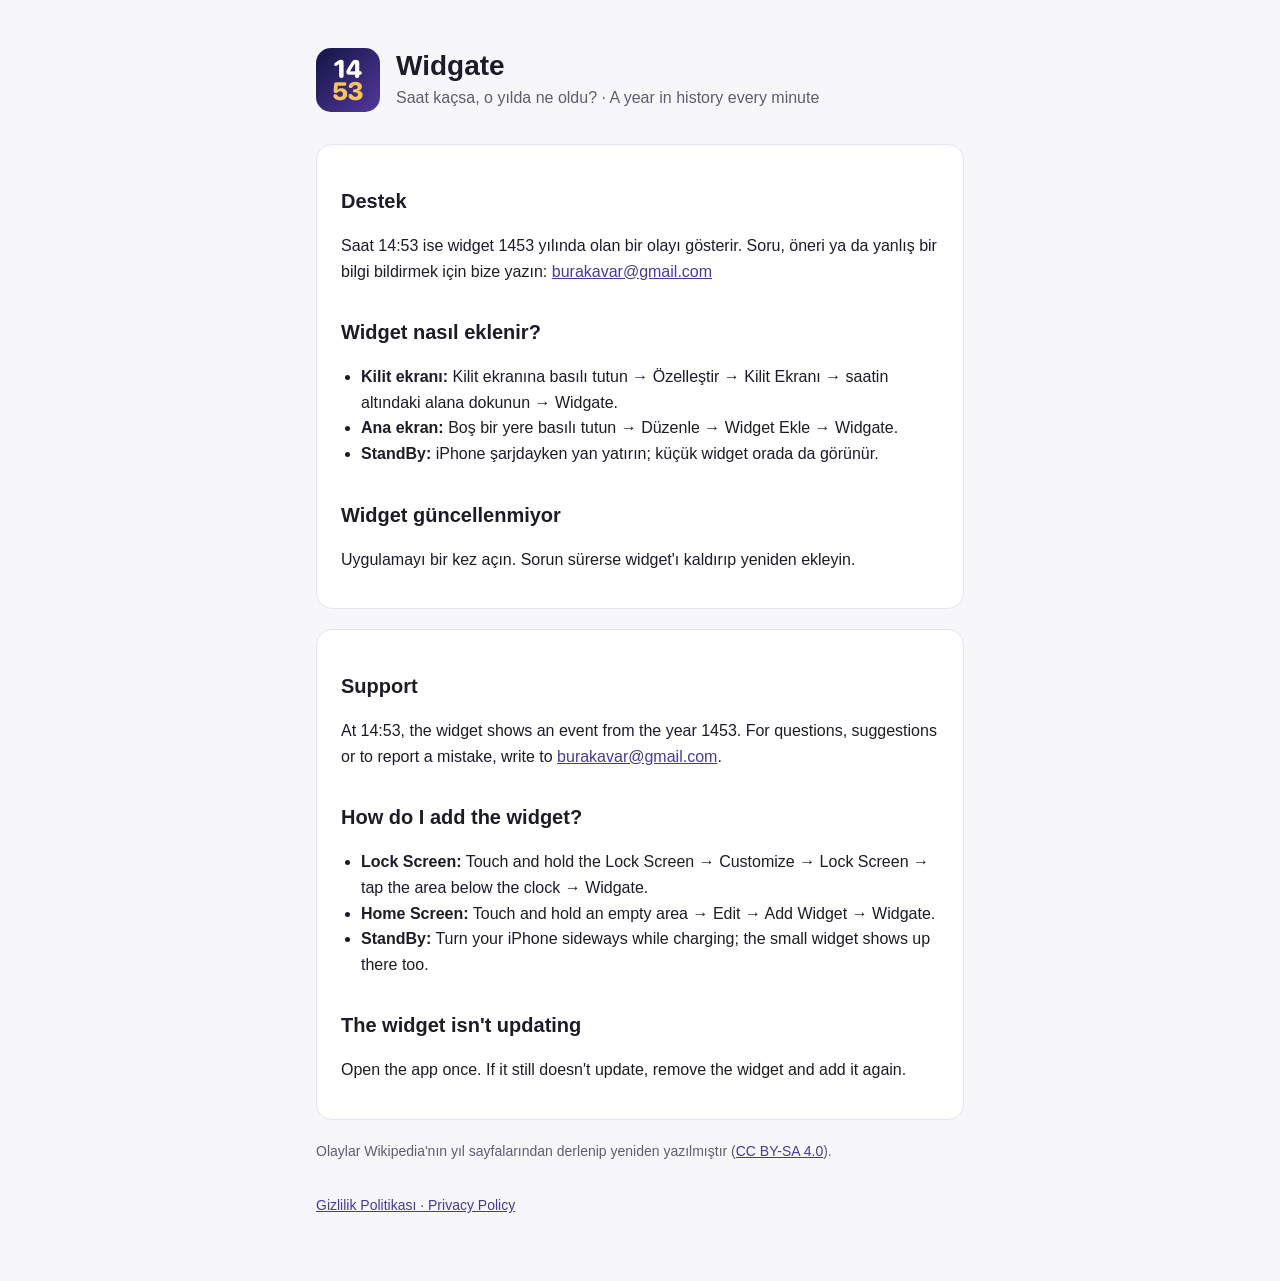
==== index.html @ 22fbb52c "Add Widgate support and privacy policy pages Co-Authored-By: Claude Opus 5.5 (1M context) <noreply@a" ====
<!doctype html>
<html lang="tr">
<head>
  <meta charset="utf-8">
  <meta name="viewport" content="width=device-width, initial-scale=1">
  <title>Widgate Destek</title>
  <link rel="icon" href="icon.png">
  <link rel="stylesheet" href="style.css">
</head>
<body>
<main>
  <header>
    <img src="icon.png" alt="Widgate ikonu">
    <div>
      <h1>Widgate</h1>
      <p>Saat kaçsa, o yılda ne oldu? · A year in history every minute</p>
    </div>
  </header>

  <section lang="tr">
    <h2>Destek</h2>
    <p>Saat 14:53 ise widget 1453 yılında olan bir olayı gösterir. Soru, öneri ya da yanlış bir bilgi bildirmek için bize yazın: <a href="mailto:burakavar@gmail.com">burakavar@gmail.com</a></p>
    <h2>Widget nasıl eklenir?</h2>
    <ul>
      <li><strong>Kilit ekranı:</strong> Kilit ekranına basılı tutun → Özelleştir → Kilit Ekranı → saatin altındaki alana dokunun → Widgate.</li>
      <li><strong>Ana ekran:</strong> Boş bir yere basılı tutun → Düzenle → Widget Ekle → Widgate.</li>
      <li><strong>StandBy:</strong> iPhone şarjdayken yan yatırın; küçük widget orada da görünür.</li>
    </ul>
    <h2>Widget güncellenmiyor</h2>
    <p>Uygulamayı bir kez açın. Sorun sürerse widget'ı kaldırıp yeniden ekleyin.</p>
  </section>

  <section lang="en">
    <h2>Support</h2>
    <p>At 14:53, the widget shows an event from the year 1453. For questions, suggestions or to report a mistake, write to <a href="mailto:burakavar@gmail.com">burakavar@gmail.com</a>.</p>
    <h2>How do I add the widget?</h2>
    <ul>
      <li><strong>Lock Screen:</strong> Touch and hold the Lock Screen → Customize → Lock Screen → tap the area below the clock → Widgate.</li>
      <li><strong>Home Screen:</strong> Touch and hold an empty area → Edit → Add Widget → Widgate.</li>
      <li><strong>StandBy:</strong> Turn your iPhone sideways while charging; the small widget shows up there too.</li>
    </ul>
    <h2>The widget isn't updating</h2>
    <p>Open the app once. If it still doesn't update, remove the widget and add it again.</p>
  </section>

  <p class="muted">Olaylar Wikipedia'nın yıl sayfalarından derlenip yeniden yazılmıştır (<a href="https://creativecommons.org/licenses/by-sa/4.0/">CC BY-SA 4.0</a>).</p>
  <nav><a href="privacy.html">Gizlilik Politikası · Privacy Policy</a></nav>
</main>
</body>
</html>
---- style.css ----
:root {
  --bg: #f7f7fb;
  --card: #ffffff;
  --text: #1c1c28;
  --muted: #5d5d72;
  --accent: #4b3a8f;
  --border: #e4e4ee;
}
@media (prefers-color-scheme: dark) {
  :root {
    --bg: #111118;
    --card: #1b1b26;
    --text: #ececf4;
    --muted: #a3a3b8;
    --accent: #ffc25c;
    --border: #2c2c3a;
  }
}
* { box-sizing: border-box; }
body {
  margin: 0;
  background: var(--bg);
  color: var(--text);
  font: 16px/1.6 -apple-system, BlinkMacSystemFont, "SF Pro Text", "Segoe UI", sans-serif;
}
main { max-width: 680px; margin: 0 auto; padding: 48px 16px 64px; }
header { display: flex; align-items: center; gap: 16px; margin-bottom: 32px; }
header img { width: 64px; height: 64px; border-radius: 15px; }
h1 { font-size: 28px; margin: 0; line-height: 1.2; }
header p { margin: 2px 0 0; color: var(--muted); }
h2 { font-size: 20px; margin: 32px 0 8px; }
section { background: var(--card); border: 1px solid var(--border); border-radius: 16px; padding: 8px 24px 20px; margin-bottom: 20px; }
ul { padding-left: 20px; }
a { color: var(--accent); }
.muted { color: var(--muted); font-size: 14px; }
nav { margin-top: 32px; font-size: 14px; }
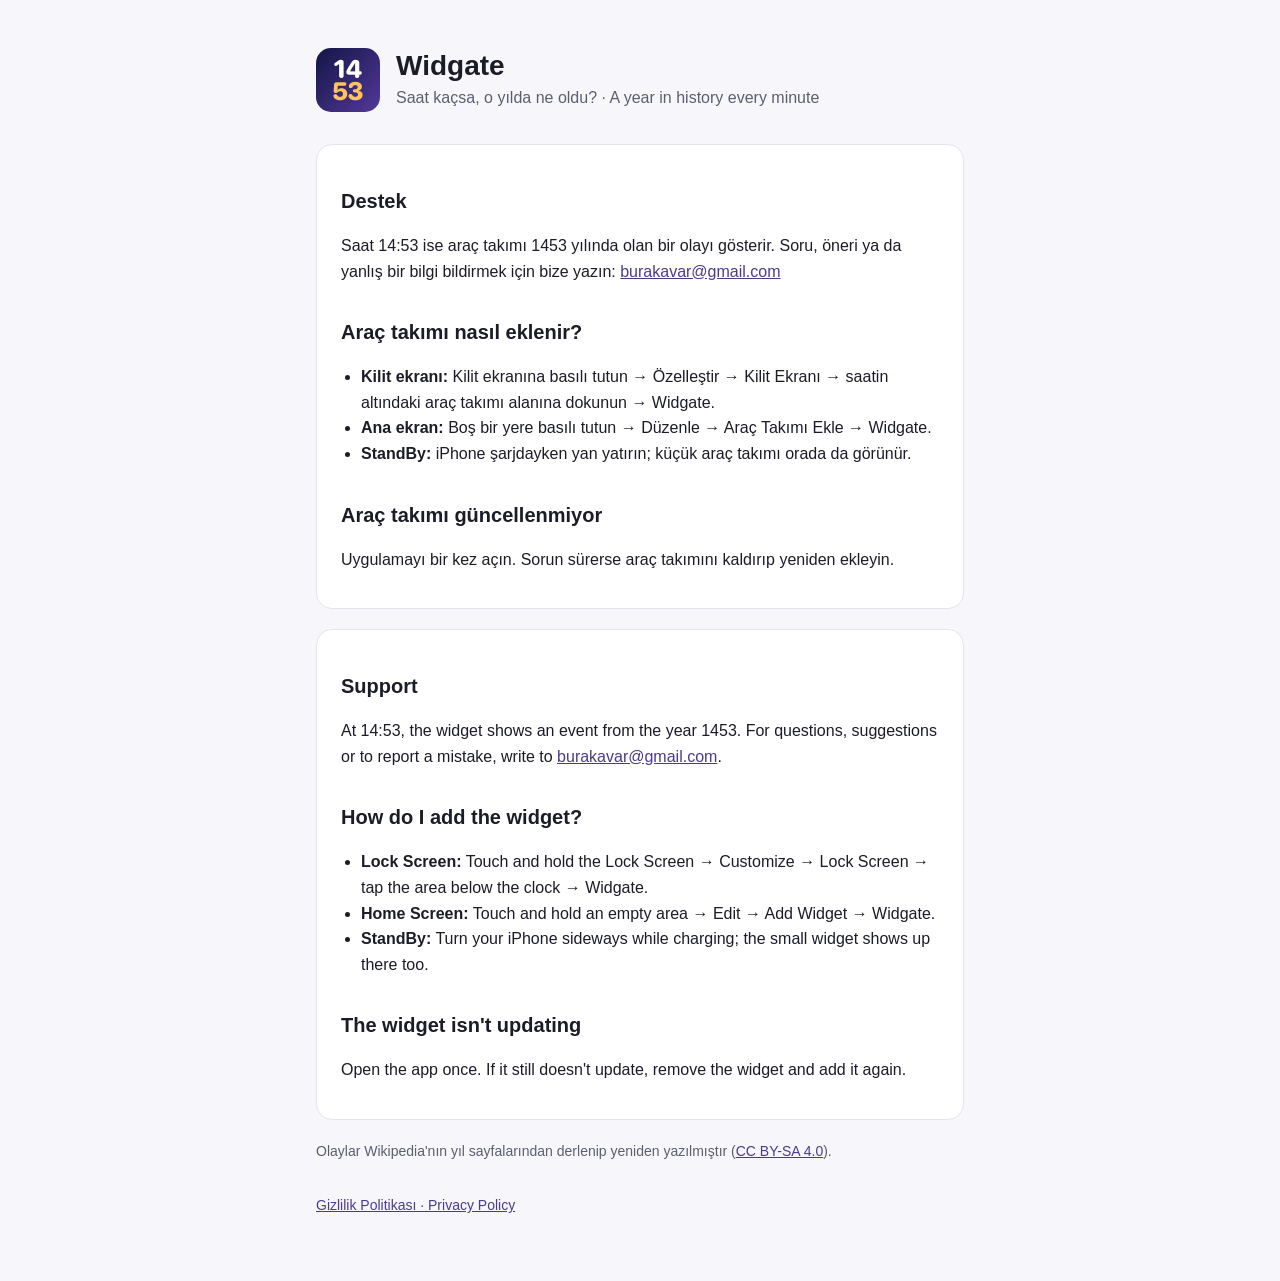
==== commit df7a22d7: "Use iOS Turkish term 'araç takımı' for widgets Co-Authored-By: Claude Opus 5.5 (1M context) <noreply" ====
--- a/index.html
+++ b/index.html
@@ -19,15 +19,15 @@
 
   <section lang="tr">
     <h2>Destek</h2>
-    <p>Saat 14:53 ise widget 1453 yılında olan bir olayı gösterir. Soru, öneri ya da yanlış bir bilgi bildirmek için bize yazın: <a href="mailto:burakavar@gmail.com">burakavar@gmail.com</a></p>
-    <h2>Widget nasıl eklenir?</h2>
+    <p>Saat 14:53 ise araç takımı 1453 yılında olan bir olayı gösterir. Soru, öneri ya da yanlış bir bilgi bildirmek için bize yazın: <a href="mailto:burakavar@gmail.com">burakavar@gmail.com</a></p>
+    <h2>Araç takımı nasıl eklenir?</h2>
     <ul>
-      <li><strong>Kilit ekranı:</strong> Kilit ekranına basılı tutun → Özelleştir → Kilit Ekranı → saatin altındaki alana dokunun → Widgate.</li>
-      <li><strong>Ana ekran:</strong> Boş bir yere basılı tutun → Düzenle → Widget Ekle → Widgate.</li>
-      <li><strong>StandBy:</strong> iPhone şarjdayken yan yatırın; küçük widget orada da görünür.</li>
+      <li><strong>Kilit ekranı:</strong> Kilit ekranına basılı tutun → Özelleştir → Kilit Ekranı → saatin altındaki araç takımı alanına dokunun → Widgate.</li>
+      <li><strong>Ana ekran:</strong> Boş bir yere basılı tutun → Düzenle → Araç Takımı Ekle → Widgate.</li>
+      <li><strong>StandBy:</strong> iPhone şarjdayken yan yatırın; küçük araç takımı orada da görünür.</li>
     </ul>
-    <h2>Widget güncellenmiyor</h2>
-    <p>Uygulamayı bir kez açın. Sorun sürerse widget'ı kaldırıp yeniden ekleyin.</p>
+    <h2>Araç takımı güncellenmiyor</h2>
+    <p>Uygulamayı bir kez açın. Sorun sürerse araç takımını kaldırıp yeniden ekleyin.</p>
   </section>
 
   <section lang="en">
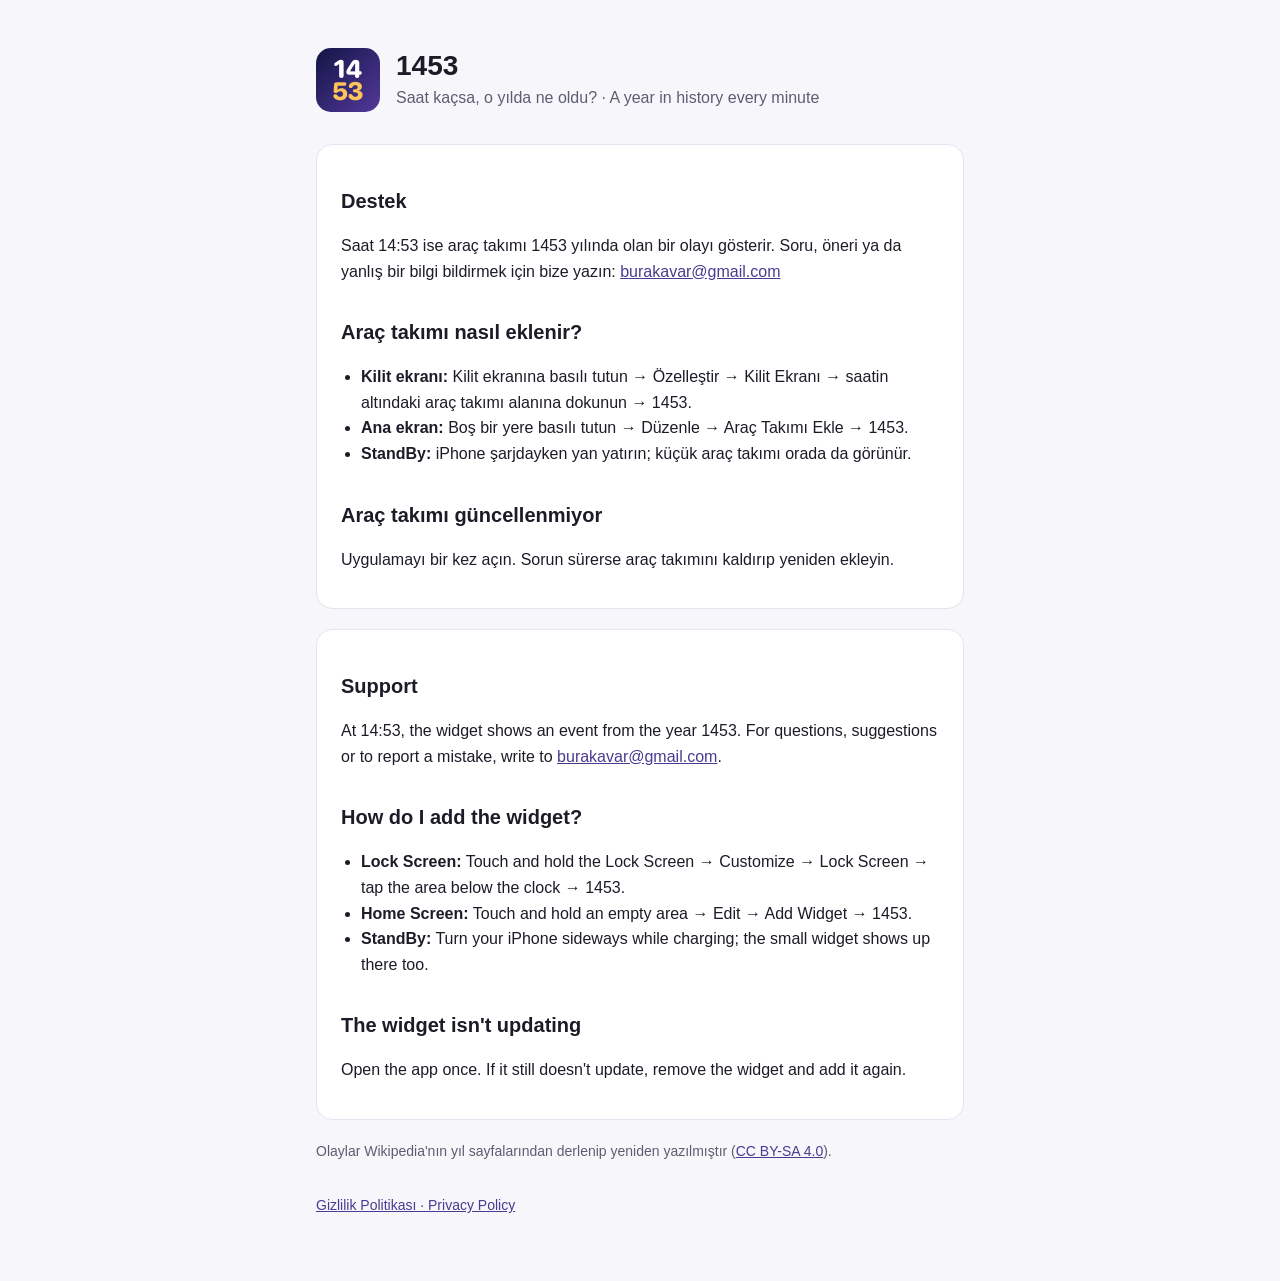
==== commit c4c3256f: "Rename app to 1453 on support pages Co-Authored-By: Claude Opus 5.5 (1M context) <noreply@anthropic." ====
--- a/index.html
+++ b/index.html
@@ -3,16 +3,16 @@
 <head>
   <meta charset="utf-8">
   <meta name="viewport" content="width=device-width, initial-scale=1">
-  <title>Widgate Destek</title>
+  <title>1453 Destek</title>
   <link rel="icon" href="icon.png">
   <link rel="stylesheet" href="style.css">
 </head>
 <body>
 <main>
   <header>
-    <img src="icon.png" alt="Widgate ikonu">
+    <img src="icon.png" alt="1453 ikonu">
     <div>
-      <h1>Widgate</h1>
+      <h1>1453</h1>
       <p>Saat kaçsa, o yılda ne oldu? · A year in history every minute</p>
     </div>
   </header>
@@ -22,8 +22,8 @@
     <p>Saat 14:53 ise araç takımı 1453 yılında olan bir olayı gösterir. Soru, öneri ya da yanlış bir bilgi bildirmek için bize yazın: <a href="mailto:burakavar@gmail.com">burakavar@gmail.com</a></p>
     <h2>Araç takımı nasıl eklenir?</h2>
     <ul>
-      <li><strong>Kilit ekranı:</strong> Kilit ekranına basılı tutun → Özelleştir → Kilit Ekranı → saatin altındaki araç takımı alanına dokunun → Widgate.</li>
-      <li><strong>Ana ekran:</strong> Boş bir yere basılı tutun → Düzenle → Araç Takımı Ekle → Widgate.</li>
+      <li><strong>Kilit ekranı:</strong> Kilit ekranına basılı tutun → Özelleştir → Kilit Ekranı → saatin altındaki araç takımı alanına dokunun → 1453.</li>
+      <li><strong>Ana ekran:</strong> Boş bir yere basılı tutun → Düzenle → Araç Takımı Ekle → 1453.</li>
       <li><strong>StandBy:</strong> iPhone şarjdayken yan yatırın; küçük araç takımı orada da görünür.</li>
     </ul>
     <h2>Araç takımı güncellenmiyor</h2>
@@ -35,8 +35,8 @@
     <p>At 14:53, the widget shows an event from the year 1453. For questions, suggestions or to report a mistake, write to <a href="mailto:burakavar@gmail.com">burakavar@gmail.com</a>.</p>
     <h2>How do I add the widget?</h2>
     <ul>
-      <li><strong>Lock Screen:</strong> Touch and hold the Lock Screen → Customize → Lock Screen → tap the area below the clock → Widgate.</li>
-      <li><strong>Home Screen:</strong> Touch and hold an empty area → Edit → Add Widget → Widgate.</li>
+      <li><strong>Lock Screen:</strong> Touch and hold the Lock Screen → Customize → Lock Screen → tap the area below the clock → 1453.</li>
+      <li><strong>Home Screen:</strong> Touch and hold an empty area → Edit → Add Widget → 1453.</li>
       <li><strong>StandBy:</strong> Turn your iPhone sideways while charging; the small widget shows up there too.</li>
     </ul>
     <h2>The widget isn't updating</h2>
